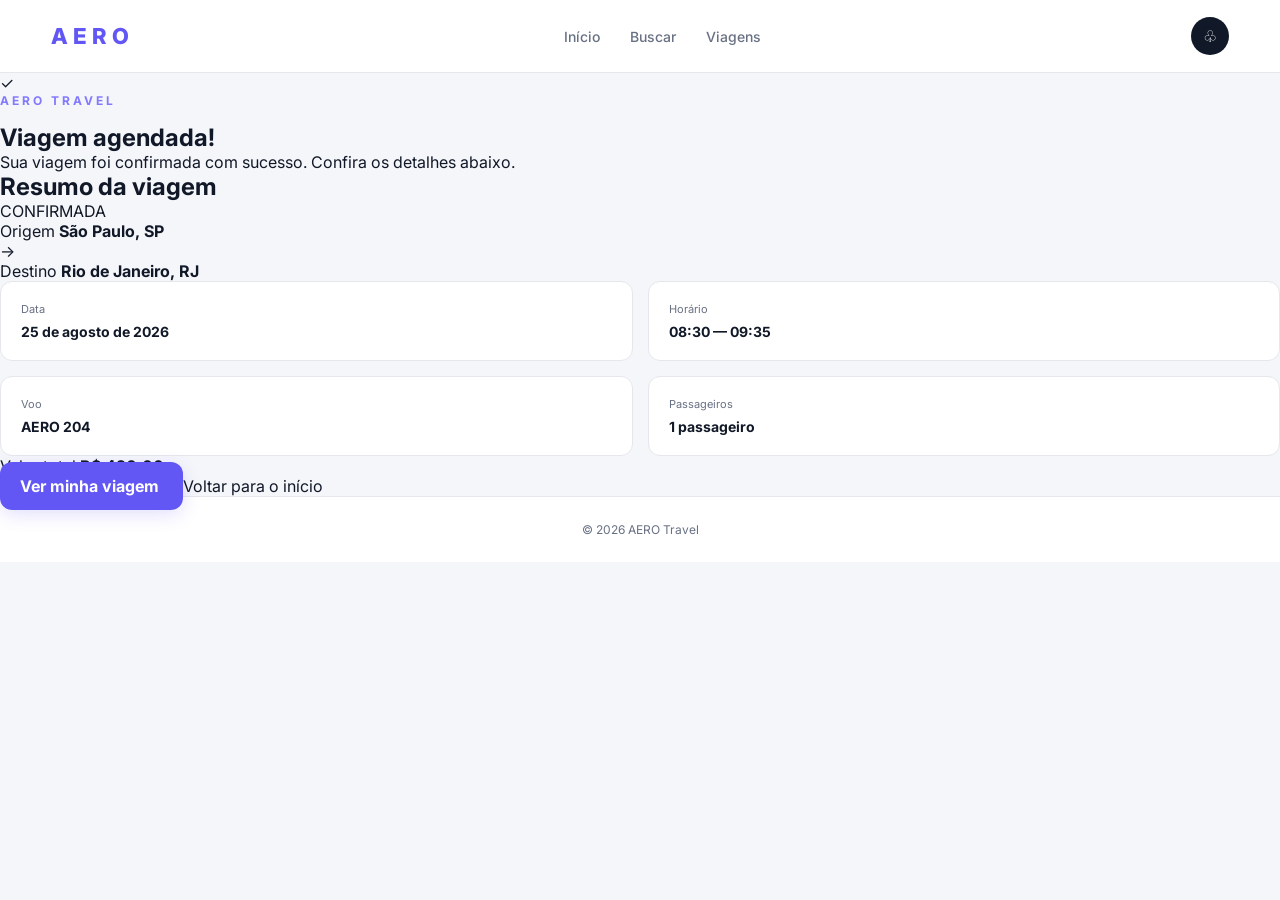
==== agendamento.html @ c571e4a1 "Add agendamento.html for travel confirmation page" ====
<!DOCTYPE html>
<html lang="pt-BR">
<head>
    <meta charset="UTF-8">
    <meta name="viewport" content="width=device-width, initial-scale=1.0">

    <title>AERO — Viagem agendada</title>

    <link rel="preconnect" href="https://fonts.googleapis.com">
    <link rel="preconnect" href="https://fonts.gstatic.com" crossorigin>

    <link href="https://fonts.googleapis.com/css2?family=Inter:wght@400;500;600;700;800&display=swap" rel="stylesheet">

    <link rel="stylesheet" href="style.css">
</head>

<body>

    <header class="miku">

        <nav class="bowie" aria-label="Navegação principal">

            <a href="index.html" class="luka" aria-label="Página inicial da AERO">
                AERO
            </a>

            <div class="kaito">

                <a href="index.html" class="rin">
                    Início
                </a>

                <a href="buscar.html" class="rin">
                    Buscar
                </a>

                <a href="resultados.html" class="rin">
                    Viagens
                </a>

            </div>

            <button class="len" aria-label="Notificações">
                ♧
            </button>

        </nav>

    </header>


    <main>

        <section class="selena">

            <div class="stella">
                ✓
            </div>

            <p class="ado">
                AERO TRAVEL
            </p>

            <h1>
                Viagem agendada!
            </h1>

            <p class="cassie-text">
                Sua viagem foi confirmada com sucesso.
                Confira os detalhes abaixo.
            </p>


            <section class="celine" aria-labelledby="resumo-titulo">

                <div class="marina">

                    <h2 id="resumo-titulo">
                        Resumo da viagem
                    </h2>

                    <span class="confirmed">
                        CONFIRMADA
                    </span>

                </div>


                <div class="violetta">

                    <div class="location">

                        <span>
                            Origem
                        </span>

                        <strong>
                            São Paulo, SP
                        </strong>

                    </div>


                    <div class="arrow">
                        →
                    </div>


                    <div class="location">

                        <span>
                            Destino
                        </span>

                        <strong>
                            Rio de Janeiro, RJ
                        </strong>

                    </div>

                </div>


                <div class="cassio">

                    <article class="nova-card">

                        <span>
                            Data
                        </span>

                        <strong>
                            25 de agosto de 2026
                        </strong>

                    </article>


                    <article class="nova-card">

                        <span>
                            Horário
                        </span>

                        <strong>
                            08:30 — 09:35
                        </strong>

                    </article>


                    <article class="nova-card">

                        <span>
                            Voo
                        </span>

                        <strong>
                            AERO 204
                        </strong>

                    </article>


                    <article class="nova-card">

                        <span>
                            Passageiros
                        </span>

                        <strong>
                            1 passageiro
                        </strong>

                    </article>

                </div>


                <div class="total">

                    <span>
                        Valor total
                    </span>

                    <strong>
                        R$ 420,00
                    </strong>

                </div>

            </section>


            <div class="actions">

                <a href="viagens.html" class="yor">
                    Ver minha viagem
                </a>

                <a href="index.html" class="back-home">
                    Voltar para o início
                </a>

            </div>

        </section>

    </main>


    <footer class="radiohead">

        <p>
            © 2026 AERO Travel
        </p>

    </footer>

</body>
</html>
---- style.css ----
:root {
    --miku-blue: #6257f5;
    --miku-light: #8279ff;
    --bowie-night: #111827;
    --luka-space: #182338;
    --gumi-white: #ffffff;
    --teto-cloud: #f5f6fa;
    --ado-gray: #687083;
    --ado-border: #e5e7eb;
    --freddie-shadow: 0 12px 35px rgba(17, 24, 39, 0.10);
    --hayley-shadow: 0 5px 18px rgba(98, 87, 245, 0.18);
    --meiko-round: 18px;
    --rei-round: 12px;
}


* {
    margin: 0;
    padding: 0;
    box-sizing: border-box;
}

body {
    min-height: 100vh;
    font-family: "Inter", sans-serif;
    color: var(--bowie-night);
    background: var(--teto-cloud);
    overflow-x: hidden;
}

a {
    color: inherit;
    text-decoration: none;
}


button,
input {
    font: inherit;
}


.miku {
    width: 100%;
    background: var(--gumi-white);
    border-bottom: 1px solid var(--ado-border);
}

.bowie {
    width: min(1180px, 92%);
    min-height: 72px;
    margin: 0 auto;
    display: flex;
    align-items: center;
    justify-content: space-between;
    gap: 30px;
}

.luka {
    font-size: 22px;
    font-weight: 800;
    letter-spacing: 5px;
    color: var(--miku-blue);
}

.kaito {
    display: flex;
    align-items: center;
    gap: 30px;
}

.rin {
    position: relative;
    font-size: 14px;
    font-weight: 500;
    color: var(--ado-gray);
    transition: color 0.2s ease;
}

.rin:hover {
    color: var(--miku-blue);
}

.len {
    width: 38px;
    height: 38px;
    border: 0;
    border-radius: 50%;
    color: var(--gumi-white);
    background: var(--bowie-night);
    cursor: pointer;
    transition:
        transform 0.2s ease,
        background 0.2s ease;
}

.len:hover {
    transform: translateY(-2px);
    background: var(--miku-blue);
}

.gumi {
    width: min(1180px, 92%);
    min-height: 520px;
    margin: 35px auto 0;
    padding: 65px;
    display: grid;
    grid-template-columns: 1fr 1fr;
    align-items: center;
    gap: 70px;
    border-radius: 28px;
    color: var(--gumi-white);
    background:
        linear-gradient(
            135deg,
            var(--luka-space),
            var(--bowie-night)
        );

    box-shadow: var(--freddie-shadow);
}

.teto {
    max-width: 520px;
}


.ado {
    margin-bottom: 15px;
    font-size: 12px;
    font-weight: 700;
    letter-spacing: 3px;
    color: var(--miku-light);
}


.freddie {
    margin-bottom: 20px;
    font-size: clamp(36px, 5vw, 60px);
    line-height: 1.05;
    letter-spacing: -2px;
}


.hayley {
    max-width: 420px;
    font-size: 16px;
    line-height: 1.7;
    color: #c8cedb;
}

.meiko {
    padding: 32px;
    border-radius: var(--meiko-round);
    color: var(--bowie-night);
    background: var(--gumi-white);
    box-shadow: var(--freddie-shadow);
}


.flower {
    margin-bottom: 25px;
    font-size: 20px;
}


.rei {
    display: flex;
    flex-direction: column;
    gap: 18px;
}


.asuka {
    display: flex;
    flex-direction: column;
    gap: 8px;
}

.asuka select {
    width: 100%;

    padding: 14px 16px;

    border: 1px solid var(--ado-border);
    border-radius: var(--rei-round);

    outline: none;

    color: var(--bowie-night);
    background: var(--teto-cloud);

    cursor: pointer;

    transition:
        border-color 0.2s ease,
        box-shadow 0.2s ease;
}


.asuka select:focus {
    border-color: var(--miku-blue);
    box-shadow: 0 0 0 3px rgba(98, 87, 245, 0.12);
}


.asuka label {
    font-size: 12px;
    font-weight: 600;
    color: var(--ado-gray);
}


.asuka input {
    width: 100%;
    padding: 14px 16px;
    border: 1px solid var(--ado-border);
    border-radius: var(--rei-round);
    outline: none;
    color: var(--bowie-night);
    background: var(--teto-cloud);
    transition:
        border-color 0.2s ease,
        box-shadow 0.2s ease;
}


.asuka input:focus {
    border-color: var(--miku-blue);
    box-shadow: 0 0 0 3px rgba(98, 87, 245, 0.12);
}


.yor {
    width: 100%;
    padding: 14px 20px;
    border: 0;
    border-radius: var(--rei-round);
    color: var(--gumi-white);
    background: var(--miku-blue);
    font-weight: 700;
    cursor: pointer;
    box-shadow: var(--hayley-shadow);
    transition:
        transform 0.2s ease,
        background 0.2s ease;
}

.yor:hover {
    transform: translateY(-2px);
    background: var(--miku-light);
}


.kanade {
    width: min(1180px, 92%);
    margin: 55px auto;

}


.marcy {
    margin-bottom: 25px;
}


.marcy h2 {
    margin-bottom: 7px;
    font-size: 24px;
}


.marcy p {
    color: var(--ado-gray);
    font-size: 14px;
}


.sonic {
    display: grid;
    grid-template-columns: repeat(2, 1fr);
    gap: 20px;
}


.mob {
    padding: 24px;
    display: flex;
    align-items: center;
    gap: 18px;
    border: 1px solid var(--ado-border);
    border-radius: var(--meiko-round);
    background: var(--gumi-white);
    box-shadow: var(--freddie-shadow);
    transition:
        transform 0.2s ease,
        box-shadow 0.2s ease;
}


.mob:hover {
    transform: translateY(-4px);
    box-shadow: 0 16px 35px rgba(17, 24, 39, 0.13);
}


.ramona {
    width: 50px;
    height: 50px;
    display: flex;
    align-items: center;
    justify-content: center;
    flex-shrink: 0;
    border-radius: 14px;
    font-size: 22px;
    background: #eeedff;
}


.mob h3 {
    margin-bottom: 4px;
    font-size: 16px;
}


.mob p {
    font-size: 13px;
    color: var(--ado-gray);
}

.radiohead {
    padding: 25px;
    text-align: center;
    border-top: 1px solid var(--ado-border);
    color: var(--ado-gray);
    background: var(--gumi-white);
    font-size: 12px;
}

@media (max-width: 850px) {

    .gumi {
        grid-template-columns: 1fr;
        gap: 40px;
        padding: 45px;
    }

    .teto {
        max-width: 100%;
    }

}

@media (max-width: 600px) {
  
    .bowie {
        min-height: 64px;
    }

    .kaito {
        display: none;
    }


    .gumi {
        width: 94%;
        margin-top: 15px;
        padding: 30px 22px;
        border-radius: 22px;
        gap: 30px;
    }


    .freddie {
        font-size: 38px;
        letter-spacing: -1px;
    }


    .meiko {
        padding: 22px;
    }


    .sonic {
        grid-template-columns: 1fr;
    }


    .kanade {
        width: 94%;
        margin: 40px auto;
    }

}


@media (max-width: 400px) {

    .gumi {
        padding: 25px 18px;
    }


    .freddie {
        font-size: 33px;
    }


    .meiko {
        padding: 18px;
    }


    .mob {
        padding: 18px;
    }

}


.lilith {
    margin: 30px 0;
}


.nyan {
    padding: 20px;

    display: flex;
    align-items: center;
    flex-wrap: wrap;

    gap: 10px;

    border: 1px solid var(--ado-border);
    border-radius: var(--meiko-round);

    background: var(--gumi-white);
}


.nyan h2 {
    width: 100%;

    margin-bottom: 5px;

    font-size: 16px;
}


.lilac {
    padding: 9px 15px;

    border: 1px solid var(--ado-border);
    border-radius: 30px;

    color: var(--ado-gray);
    background: var(--teto-cloud);

    font-size: 12px;
    font-weight: 600;

    cursor: pointer;

    transition:
        color 0.2s ease,
        background 0.2s ease,
        border-color 0.2s ease;
}


.lilac:hover {
    color: var(--miku-blue);

    border-color: var(--miku-blue);

    background: #eeedff;
}


.kira {
    margin-top: 40px;
}


.mavis {
    display: grid;

    grid-template-columns: repeat(2, minmax(0, 1fr));

    gap: 22px;
}


.seraph {
    padding: 25px;

    display: flex;
    flex-direction: column;

    gap: 25px;

    border: 1px solid var(--ado-border);
    border-radius: var(--meiko-round);

    background: var(--gumi-white);

    box-shadow: var(--freddie-shadow);

    transition:
        transform 0.2s ease,
        box-shadow 0.2s ease;
}


.seraph:hover {
    transform: translateY(-4px);

    box-shadow: 0 16px 35px rgba(17, 24, 39, 0.13);
}



.vivi {
    display: flex;
    align-items: center;

    gap: 14px;
}


.chihiro {
    width: 48px;
    height: 48px;

    display: flex;
    align-items: center;
    justify-content: center;

    flex-shrink: 0;

    border-radius: 14px;

    font-size: 21px;

    background: #eeedff;
}


.vivi h3 {
    margin-bottom: 4px;

    font-size: 16px;
}


.vivi p {
    font-size: 12px;

    color: var(--ado-gray);
}


.yuna {
    display: grid;

    grid-template-columns: 1fr auto 1fr;

    align-items: center;

    gap: 12px;

    text-align: center;
}


.yuna div {
    display: flex;
    flex-direction: column;

    gap: 5px;
}


.yuna strong {
    font-size: 20px;
}


.yuna span {
    font-size: 11px;

    color: var(--ado-gray);
}


.suki {
    font-size: 10px;

    color: var(--miku-blue);

    white-space: nowrap;
}


.raven {
    display: flex;
    justify-content: space-between;

    gap: 20px;

    padding-top: 20px;

    border-top: 1px solid var(--ado-border);
}


.raven div {
    display: flex;
    flex-direction: column;

    gap: 5px;
}


.raven span {
    font-size: 11px;

    color: var(--ado-gray);
}


.raven strong {
    font-size: 14px;
}


.violet-text {
    color: var(--miku-blue);
}


@media (max-width: 850px) {

    .mavis {
        grid-template-columns: 1fr;
    }

}


@media (max-width: 600px) {

    .nyan {
        align-items: stretch;
    }


    .lilac {
        flex: 1;
    }


    .seraph {
        padding: 20px;
    }


    .yuna {
        grid-template-columns: 1fr;
        gap: 15px;
    }


    .suki {
        display: none;
    }


    .raven {
        flex-direction: column;
    }

}
.morrigan {
    display: inline-block;

    margin-bottom: 30px;

    color: var(--miku-blue);

    font-size: 13px;
    font-weight: 600;

    transition: transform 0.2s ease;
}


.morrigan:hover {
    transform: translateX(-4px);
}


.aster {
    margin-top: 35px;

    padding: 30px;

    border-radius: var(--meiko-round);

    background: var(--gumi-white);

    border: 1px solid var(--ado-border);

    box-shadow: var(--freddie-shadow);
}


.selene {
    display: flex;
    align-items: center;

    gap: 15px;

    padding-bottom: 25px;

    border-bottom: 1px solid var(--ado-border);
}


.selene h2 {
    margin-bottom: 4px;

    font-size: 20px;
}


.selene p {
    font-size: 12px;

    color: var(--ado-gray);
}


.lilith-text {
    margin-bottom: 4px;

    color: var(--miku-blue) !important;

    font-size: 10px !important;
    font-weight: 700;
    letter-spacing: 1px;
}


.orion {
    padding: 35px 10px;

    display: grid;

    grid-template-columns: 1fr auto 1fr;

    align-items: center;

    gap: 25px;

    text-align: center;
}


.destino {
    display: flex;
    flex-direction: column;

    gap: 7px;
}


.destino span {
    font-size: 11px;

    color: var(--ado-gray);
}


.destino strong {
    font-size: 28px;
}


.destino p {
    font-size: 13px;

    color: var(--ado-gray);
}


.trajeto {
    display: flex;
    flex-direction: column;

    align-items: center;

    gap: 8px;

    color: var(--miku-blue);
}


.trajeto span {
    font-size: 10px;

    color: var(--ado-gray);
}


.trajeto div {
    font-size: 10px;

    white-space: nowrap;
}


.lyra {
    margin-top: 30px;
}


.lyra h2 {
    margin-bottom: 18px;

    font-size: 20px;
}


.cassio {
    display: grid;

    grid-template-columns: repeat(2, 1fr);

    gap: 15px;
}


.nova-card {
    padding: 20px;

    display: flex;
    flex-direction: column;

    gap: 7px;

    border: 1px solid var(--ado-border);
    border-radius: var(--rei-round);

    background: var(--gumi-white);
}


.nova-card span {
    font-size: 11px;

    color: var(--ado-gray);
}


.nova-card strong {
    font-size: 14px;
}


.payton {
    margin-top: 30px;

    padding: 25px;

    display: flex;
    align-items: center;
    justify-content: space-between;

    gap: 25px;

    border-radius: var(--meiko-round);

    color: var(--gumi-white);

    background: var(--bowie-night);

    box-shadow: var(--freddie-shadow);
}


.payton p {
    margin-bottom: 5px;

    font-size: 12px;

    color: #c8cedb;
}


.payton h2 {
    font-size: 28px;
}


.payton .yor {
    width: auto;

    min-width: 160px;

    text-align: center;

    color: var(--gumi-white);
}

@media (max-width: 650px) {

    .aster {
        padding: 22px 18px;
    }


    .orion {
        grid-template-columns: 1fr;

        gap: 20px;
    }


    .trajeto {
        transform: rotate(90deg);
    }


    .cassio {
        grid-template-columns: 1fr;
    }


    .payton {
        flex-direction: column;

        align-items: stretch;
    }


    .payton .yor {
        width: 100%;
    }

}
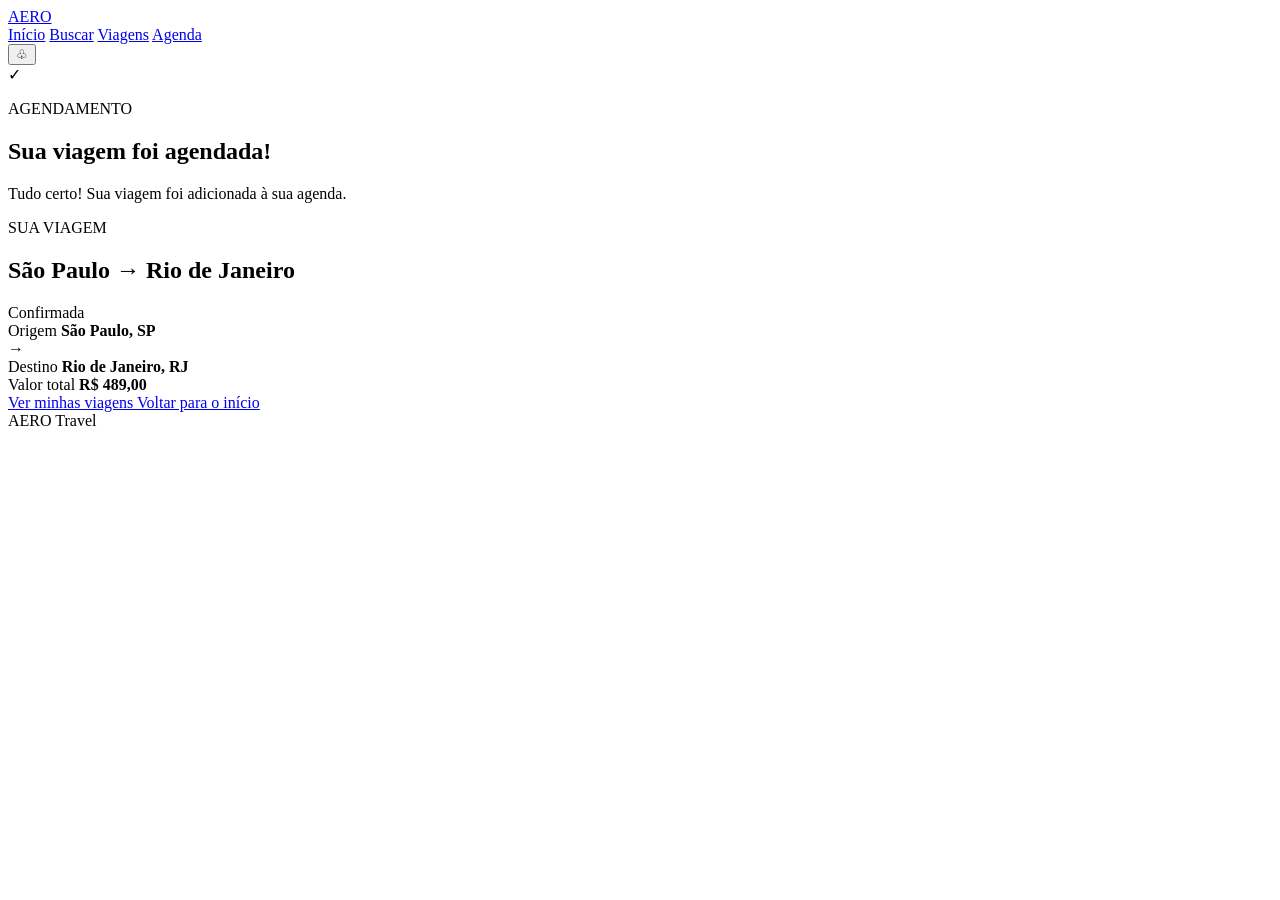
==== commit d2ede896: "Refactor agendamento.html for clarity and updates Updated the title and navigation structure, modifi" ====
--- a/agendamento.html
+++ b/agendamento.html
@@ -1,53 +1,47 @@
 <!DOCTYPE html>
 <html lang="pt-BR">
+
 <head>
+
     <meta charset="UTF-8">
     <meta name="viewport" content="width=device-width, initial-scale=1.0">
 
-    <title>AERO — Viagem agendada</title>
+    <title>Agenda - AERO</title>
 
     <link rel="preconnect" href="https://fonts.googleapis.com">
     <link rel="preconnect" href="https://fonts.gstatic.com" crossorigin>
 
     <link href="https://fonts.googleapis.com/css2?family=Inter:wght@400;500;600;700;800&display=swap" rel="stylesheet">
 
-    <link rel="stylesheet" href="style.css">
+    <link rel="stylesheet" href="css/style.css">
+
 </head>
 
 <body>
 
     <header class="miku">
 
-        <nav class="bowie" aria-label="Navegação principal">
+        <div class="bowie">
 
-            <a href="index.html" class="luka" aria-label="Página inicial da AERO">
-                AERO
-            </a>
+            <a href="index.html" class="luka">AERO</a>
 
-            <div class="kaito">
+            <nav class="kaito">
 
-                <a href="index.html" class="rin">
-                    Início
-                </a>
+                <a href="index.html" class="rin">Início</a>
 
-                <a href="buscar.html" class="rin">
-                    Buscar
-                </a>
+                <a href="buscar.html" class="rin">Buscar</a>
 
-                <a href="resultados.html" class="rin">
-                    Viagens
-                </a>
+                <a href="resultados.html" class="rin">Viagens</a>
 
-            </div>
+                <a href="agenda.html" class="rin">Agenda</a>
 
-            <button class="len" aria-label="Notificações">
-                ♧
-            </button>
+            </nav>
 
-        </nav>
+            <button class="len">♧</button>
+
+        </div>
 
     </header>
-
 
     <main>
 
@@ -58,124 +52,61 @@
             </div>
 
             <p class="ado">
-                AERO TRAVEL
+                AGENDAMENTO
             </p>
 
             <h1>
-                Viagem agendada!
+                Sua viagem foi agendada!
             </h1>
 
             <p class="cassie-text">
-                Sua viagem foi confirmada com sucesso.
-                Confira os detalhes abaixo.
+                Tudo certo! Sua viagem foi adicionada
+                à sua agenda.
             </p>
 
-
-            <section class="celine" aria-labelledby="resumo-titulo">
+            <section class="celine">
 
                 <div class="marina">
 
-                    <h2 id="resumo-titulo">
-                        Resumo da viagem
-                    </h2>
+                    <div>
+
+                        <p class="lilith-text">
+                            SUA VIAGEM
+                        </p>
+
+                        <h2>São Paulo → Rio de Janeiro</h2>
+
+                    </div>
 
                     <span class="confirmed">
-                        CONFIRMADA
+                        Confirmada
                     </span>
 
                 </div>
-
 
                 <div class="violetta">
 
                     <div class="location">
 
-                        <span>
-                            Origem
-                        </span>
+                        <span>Origem</span>
 
-                        <strong>
-                            São Paulo, SP
-                        </strong>
+                        <strong>São Paulo, SP</strong>
 
                     </div>
-
 
                     <div class="arrow">
                         →
                     </div>
 
-
                     <div class="location">
 
-                        <span>
-                            Destino
-                        </span>
+                        <span>Destino</span>
 
-                        <strong>
-                            Rio de Janeiro, RJ
-                        </strong>
+                        <strong>Rio de Janeiro, RJ</strong>
 
                     </div>
 
                 </div>
-
-
-                <div class="cassio">
-
-                    <article class="nova-card">
-
-                        <span>
-                            Data
-                        </span>
-
-                        <strong>
-                            25 de agosto de 2026
-                        </strong>
-
-                    </article>
-
-
-                    <article class="nova-card">
-
-                        <span>
-                            Horário
-                        </span>
-
-                        <strong>
-                            08:30 — 09:35
-                        </strong>
-
-                    </article>
-
-
-                    <article class="nova-card">
-
-                        <span>
-                            Voo
-                        </span>
-
-                        <strong>
-                            AERO 204
-                        </strong>
-
-                    </article>
-
-
-                    <article class="nova-card">
-
-                        <span>
-                            Passageiros
-                        </span>
-
-                        <strong>
-                            1 passageiro
-                        </strong>
-
-                    </article>
-
-                </div>
-
 
                 <div class="total">
 
@@ -184,18 +115,17 @@
                     </span>
 
                     <strong>
-                        R$ 420,00
+                        R$ 489,00
                     </strong>
 
                 </div>
 
             </section>
 
-
             <div class="actions">
 
-                <a href="viagens.html" class="yor">
-                    Ver minha viagem
+                <a href="resultados.html" class="yor">
+                    Ver minhas viagens
                 </a>
 
                 <a href="index.html" class="back-home">
@@ -208,14 +138,10 @@
 
     </main>
 
-
     <footer class="radiohead">
-
-        <p>
-            © 2026 AERO Travel
-        </p>
-
+        AERO Travel
     </footer>
 
 </body>
+
 </html>
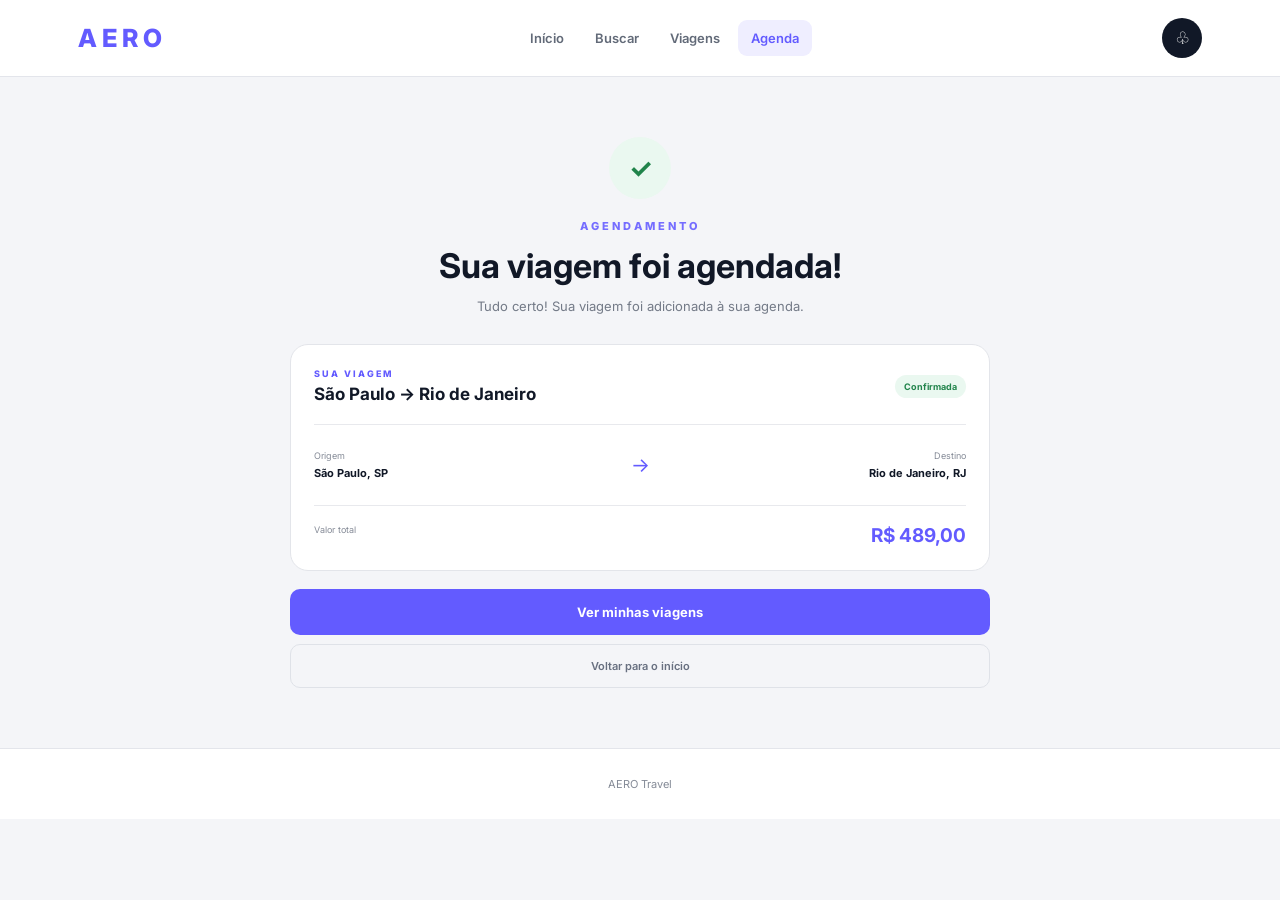
==== commit 14c5432a: "Fix stylesheet link path in agendamento.html" ====
--- a/agendamento.html
+++ b/agendamento.html
@@ -2,19 +2,16 @@
 <html lang="pt-BR">
 
 <head>
-
     <meta charset="UTF-8">
     <meta name="viewport" content="width=device-width, initial-scale=1.0">
 
-    <title>Agenda - AERO</title>
+    <title>AERO | Agendamento</title>
 
     <link rel="preconnect" href="https://fonts.googleapis.com">
     <link rel="preconnect" href="https://fonts.gstatic.com" crossorigin>
-
     <link href="https://fonts.googleapis.com/css2?family=Inter:wght@400;500;600;700;800&display=swap" rel="stylesheet">
 
-    <link rel="stylesheet" href="css/style.css">
-
+    <link rel="stylesheet" href="style.css">
 </head>
 
 <body>
@@ -26,15 +23,10 @@
             <a href="index.html" class="luka">AERO</a>
 
             <nav class="kaito">
-
                 <a href="index.html" class="rin">Início</a>
-
                 <a href="buscar.html" class="rin">Buscar</a>
-
-                <a href="resultados.html" class="rin">Viagens</a>
-
-                <a href="agenda.html" class="rin">Agenda</a>
-
+                <a href="viagens.html" class="rin">Viagens</a>
+                <a href="agendamento.html" class="rin active-rin">Agenda</a>
             </nav>
 
             <button class="len">♧</button>
@@ -47,21 +39,14 @@
 
         <section class="selena">
 
-            <div class="stella">
-                ✓
-            </div>
+            <div class="stella">✓</div>
 
-            <p class="ado">
-                AGENDAMENTO
-            </p>
+            <p class="ado">AGENDAMENTO</p>
 
-            <h1>
-                Sua viagem foi agendada!
-            </h1>
+            <h1>Sua viagem foi agendada!</h1>
 
             <p class="cassie-text">
-                Tudo certo! Sua viagem foi adicionada
-                à sua agenda.
+                Tudo certo! Sua viagem foi adicionada à sua agenda.
             </p>
 
             <section class="celine">
@@ -69,54 +54,35 @@
                 <div class="marina">
 
                     <div>
-
-                        <p class="lilith-text">
-                            SUA VIAGEM
-                        </p>
-
+                        <p class="lilith-text">SUA VIAGEM</p>
                         <h2>São Paulo → Rio de Janeiro</h2>
-
                     </div>
 
-                    <span class="confirmed">
-                        Confirmada
-                    </span>
+                    <span class="confirmed">Confirmada</span>
 
                 </div>
 
                 <div class="violetta">
 
                     <div class="location">
-
                         <span>Origem</span>
-
                         <strong>São Paulo, SP</strong>
-
                     </div>
 
-                    <div class="arrow">
-                        →
-                    </div>
+                    <div class="arrow">→</div>
 
                     <div class="location">
-
                         <span>Destino</span>
-
                         <strong>Rio de Janeiro, RJ</strong>
-
                     </div>
 
                 </div>
 
                 <div class="total">
 
-                    <span>
-                        Valor total
-                    </span>
+                    <span>Valor total</span>
 
-                    <strong>
-                        R$ 489,00
-                    </strong>
+                    <strong>R$ 489,00</strong>
 
                 </div>
 
@@ -124,7 +90,7 @@
 
             <div class="actions">
 
-                <a href="resultados.html" class="yor">
+                <a href="viagens.html" class="yor">
                     Ver minhas viagens
                 </a>
 
--- a/style.css
+++ b/style.css
@@ -0,0 +1,1160 @@
+* {
+    margin: 0;
+    padding: 0;
+    box-sizing: border-box;
+}
+
+html {
+    scroll-behavior: smooth;
+}
+
+body {
+    min-height: 100vh;
+    font-family: 'Inter', sans-serif;
+    background: #f4f5f8;
+    color: #111827;
+}
+
+a {
+    text-decoration: none;
+    color: inherit;
+}
+
+button,
+input,
+select {
+    font-family: inherit;
+}
+
+.miku {
+    width: 100%;
+    background: #ffffff;
+    border-bottom: 1px solid #e3e5eb;
+    position: sticky;
+    top: 0;
+    z-index: 50;
+}
+
+.bowie {
+    width: min(1180px, 100%);
+    min-height: 76px;
+    margin: auto;
+    padding: 0 28px;
+    display: flex;
+    align-items: center;
+    justify-content: space-between;
+    gap: 25px;
+}
+
+.luka {
+    color: #635bff;
+    font-size: 25px;
+    font-weight: 800;
+    letter-spacing: 5px;
+}
+
+.kaito {
+    display: flex;
+    align-items: center;
+    gap: 5px;
+}
+
+.rin {
+    padding: 10px 13px;
+    border-radius: 9px;
+    color: #626a78;
+    font-size: 13px;
+    font-weight: 600;
+    transition: 0.2s;
+}
+
+.rin:hover,
+.active-rin {
+    background: #efeeff;
+    color: #635bff;
+}
+
+.len {
+    width: 40px;
+    height: 40px;
+    border: none;
+    border-radius: 50%;
+    background: #111827;
+    color: #ffffff;
+    font-size: 17px;
+    cursor: pointer;
+}
+
+main {
+    width: 100%;
+}
+
+.pagina {
+    width: min(1100px, calc(100% - 40px));
+    margin: auto;
+    padding: 55px 0 70px;
+}
+
+.morrigan {
+    position: relative;
+    min-height: 590px;
+    width: min(1100px, calc(100% - 40px));
+    margin: auto;
+    padding: 65px 0 80px;
+    display: grid;
+    grid-template-columns: 1fr 470px;
+    align-items: center;
+    gap: 60px;
+}
+
+.morrigan::before {
+    content: "";
+    position: absolute;
+    z-index: -1;
+    top: 0;
+    left: 50%;
+    width: 100vw;
+    height: 100%;
+    transform: translateX(-50%);
+    background:
+        linear-gradient(rgba(7, 25, 49, 0.78), rgba(7, 25, 49, 0.82)),
+        url("../imagens/img1.png") center / cover no-repeat;
+}
+
+.marcy {
+    margin-bottom: 30px;
+}
+
+.marcy h1 {
+    max-width: 650px;
+    margin-bottom: 18px;
+    color: #ffffff;
+    font-size: clamp(38px, 5vw, 58px);
+    line-height: 1.04;
+    letter-spacing: -2px;
+}
+
+.marcy > p:last-child {
+    max-width: 570px;
+    color: rgba(255, 255, 255, 0.82);
+    font-size: 16px;
+    line-height: 1.7;
+}
+
+.pagina .marcy h1 {
+    color: #111827;
+}
+
+.pagina .marcy > p:last-child {
+    color: #6b7280;
+}
+
+.ado {
+    margin-bottom: 12px;
+    color: #756dff;
+    font-size: 11px;
+    font-weight: 800;
+    letter-spacing: 3px;
+}
+
+.meiko {
+    padding: 30px;
+    border-radius: 22px;
+    background: #ffffff;
+    box-shadow: 0 20px 50px rgba(0, 0, 0, 0.18);
+}
+
+.flower {
+    margin-bottom: 23px;
+    font-size: 22px;
+}
+
+.rei {
+    display: flex;
+    flex-direction: column;
+    gap: 18px;
+}
+
+.asuka {
+    display: flex;
+    flex-direction: column;
+    gap: 8px;
+}
+
+.asuka label {
+    color: #555e6d;
+    font-size: 12px;
+    font-weight: 600;
+}
+
+.asuka input,
+.asuka select {
+    width: 100%;
+    min-height: 49px;
+    padding: 0 15px;
+    border: 1px solid #dfe2e8;
+    border-radius: 11px;
+    outline: none;
+    background: #f7f8fa;
+    color: #161b25;
+    font-size: 14px;
+}
+
+.asuka input:focus,
+.asuka select:focus {
+    border-color: #635bff;
+    background: #ffffff;
+}
+
+.form-grid {
+    display: grid;
+    grid-template-columns: 1fr 1fr;
+    gap: 15px;
+}
+
+.yor {
+    min-height: 46px;
+    padding: 0 22px;
+    display: inline-flex;
+    align-items: center;
+    justify-content: center;
+    border: none;
+    border-radius: 10px;
+    background: #635bff;
+    color: #ffffff;
+    font-size: 13px;
+    font-weight: 700;
+    cursor: pointer;
+    transition: 0.2s;
+}
+
+.yor:hover {
+    background: #5047ec;
+    transform: translateY(-2px);
+}
+
+.atlas {
+    width: min(1100px, calc(100% - 40px));
+    margin: 0 auto;
+    padding: 55px 0;
+}
+
+.section-heading {
+    margin-bottom: 20px;
+    display: flex;
+    align-items: center;
+    justify-content: space-between;
+    gap: 20px;
+}
+
+.section-heading h2 {
+    font-size: 21px;
+}
+
+.section-heading span {
+    color: #858b97;
+    font-size: 12px;
+}
+
+.viagens-grid {
+    display: grid;
+    grid-template-columns: repeat(2, minmax(0, 1fr));
+    gap: 20px;
+}
+
+.viagem-card {
+    overflow: hidden;
+    min-width: 0;
+    border: 1px solid #e3e5ea;
+    border-radius: 18px;
+    background: #ffffff;
+    box-shadow: 0 8px 25px rgba(20, 28, 45, 0.05);
+    transition: 0.2s;
+}
+
+.viagem-card:hover {
+    transform: translateY(-3px);
+    box-shadow: 0 14px 32px rgba(20, 28, 45, 0.1);
+}
+
+.viagem-image img {
+    width: 100%;
+    height: 210px;
+    display: block;
+    object-fit: cover;
+}
+
+.viagem-content {
+    padding: 20px;
+}
+
+.viagem-content h3 {
+    margin: 10px 0 8px;
+    font-size: 18px;
+}
+
+.viagem-content p {
+    margin-bottom: 18px;
+    color: #727987;
+    font-size: 13px;
+    line-height: 1.6;
+}
+
+.viagens-section {
+    width: 100%;
+}
+
+.tabs {
+    margin-bottom: 28px;
+    display: flex;
+    gap: 7px;
+    border-bottom: 1px solid #e1e4e9;
+}
+
+.tab {
+    padding: 10px 14px;
+    border-radius: 8px 8px 0 0;
+    color: #777f8d;
+    font-size: 12px;
+    font-weight: 600;
+}
+
+.active-tab {
+    color: #ffffff;
+    background: #635bff;
+}
+
+.viagem-card:not(.viagem-image) {
+    padding: 20px;
+}
+
+.aviao {
+    width: 100%;
+    height: 160px;
+    margin: -20px -20px 20px;
+    width: calc(100% + 40px);
+    object-fit: cover;
+}
+
+.viagem-topo {
+    display: flex;
+    align-items: center;
+    justify-content: space-between;
+    gap: 12px;
+    margin-bottom: 22px;
+}
+
+.companhia {
+    min-width: 0;
+    display: flex;
+    align-items: center;
+    gap: 10px;
+}
+
+.chihiro {
+    width: 40px;
+    height: 40px;
+    flex-shrink: 0;
+    display: flex;
+    align-items: center;
+    justify-content: center;
+    border-radius: 11px;
+    background: #efeeff;
+    color: #635bff;
+}
+
+.companhia h3 {
+    font-size: 13px;
+}
+
+.companhia p {
+    margin-top: 3px;
+    color: #8a909b;
+    font-size: 10px;
+}
+
+.status,
+.confirmed,
+.finalizada {
+    padding: 6px 9px;
+    border-radius: 20px;
+    background: #eaf8f0;
+    color: #21844b;
+    font-size: 9px;
+    font-weight: 700;
+    white-space: nowrap;
+}
+
+.rota {
+    display: grid;
+    grid-template-columns: 1fr auto 1fr;
+    align-items: center;
+    gap: 10px;
+    padding: 18px 0;
+    border-top: 1px solid #e9ebef;
+    border-bottom: 1px solid #e9ebef;
+}
+
+.cidade {
+    display: flex;
+    flex-direction: column;
+    gap: 4px;
+}
+
+.cidade:last-child {
+    text-align: right;
+}
+
+.cidade span {
+    color: #626a78;
+    font-size: 10px;
+}
+
+.cidade strong {
+    font-size: 21px;
+}
+
+.cidade small {
+    color: #999faa;
+    font-size: 9px;
+    font-weight: 700;
+}
+
+.linha-rota {
+    color: #635bff;
+    font-size: 10px;
+    white-space: nowrap;
+}
+
+.viagem-info {
+    display: grid;
+    grid-template-columns: repeat(3, 1fr);
+    gap: 10px;
+    padding: 17px 0;
+}
+
+.viagem-info div {
+    display: flex;
+    flex-direction: column;
+    gap: 4px;
+}
+
+.viagem-info span {
+    color: #8a909b;
+    font-size: 9px;
+}
+
+.viagem-info strong {
+    font-size: 11px;
+}
+
+.detalhes-link {
+    min-height: 40px;
+    display: flex;
+    align-items: center;
+    justify-content: center;
+    border-radius: 9px;
+    background: #efeeff;
+    color: #635bff;
+    font-size: 11px;
+    font-weight: 700;
+    transition: 0.2s;
+}
+
+.detalhes-link:hover {
+    background: #635bff;
+    color: #ffffff;
+}
+
+.voltar {
+    display: inline-block;
+    margin-bottom: 18px;
+    color: #635bff;
+    font-size: 12px;
+    font-weight: 600;
+}
+
+.aster {
+    overflow: hidden;
+    border-radius: 20px;
+    background: #ffffff;
+    box-shadow: 0 10px 35px rgba(20, 28, 45, 0.07);
+}
+
+.detalhes-aviao {
+    width: 100%;
+    height: 260px;
+    display: block;
+    object-fit: cover;
+}
+
+.aster > .selene,
+.aster > .orion,
+.aster > .lyra,
+.aster > .payton {
+    margin-left: 30px;
+    margin-right: 30px;
+}
+
+.selene {
+    padding: 25px 0;
+    display: flex;
+    align-items: center;
+    justify-content: space-between;
+    gap: 20px;
+    border-bottom: 1px solid #e8e9ed;
+}
+
+.selene h1 {
+    margin-bottom: 5px;
+    font-size: 22px;
+}
+
+.selene p:last-child {
+    color: #858b97;
+    font-size: 11px;
+}
+
+.lilith-text {
+    margin-bottom: 5px;
+    color: #635bff;
+    font-size: 9px;
+    font-weight: 800;
+    letter-spacing: 2px;
+}
+
+.orion {
+    display: grid;
+    grid-template-columns: 1fr auto 1fr;
+    align-items: center;
+    gap: 25px;
+    padding: 40px 15px;
+}
+
+.destino {
+    display: flex;
+    flex-direction: column;
+    gap: 6px;
+}
+
+.destino:last-child {
+    text-align: right;
+}
+
+.destino span {
+    color: #646c79;
+    font-size: 12px;
+}
+
+.destino strong {
+    font-size: 31px;
+}
+
+.destino small {
+    color: #969ca7;
+    font-size: 9px;
+    font-weight: 700;
+}
+
+.trajeto {
+    color: #635bff;
+    text-align: center;
+    font-size: 10px;
+}
+
+.trajeto div {
+    margin-top: 8px;
+    white-space: nowrap;
+}
+
+.lyra {
+    padding: 25px 0;
+    border-top: 1px solid #e8e9ed;
+}
+
+.lyra h2 {
+    margin-bottom: 17px;
+    font-size: 18px;
+}
+
+.cassio {
+    display: grid;
+    grid-template-columns: repeat(4, 1fr);
+    gap: 12px;
+}
+
+.nova-card {
+    padding: 15px;
+    border-radius: 11px;
+    background: #f7f7fa;
+}
+
+.nova-card span,
+.location span,
+.total span {
+    display: block;
+    margin-bottom: 5px;
+    color: #858b97;
+    font-size: 9px;
+}
+
+.nova-card strong,
+.location strong {
+    font-size: 11px;
+}
+
+.payton {
+    padding: 20px 0 25px;
+    display: flex;
+    align-items: center;
+    justify-content: space-between;
+    gap: 20px;
+    border-top: 1px solid #e8e9ed;
+}
+
+.payton h2 {
+    color: #635bff;
+    font-size: 21px;
+}
+
+.selena {
+    width: min(700px, calc(100% - 40px));
+    margin: auto;
+    padding: 60px 0;
+    text-align: center;
+}
+
+.stella {
+    width: 62px;
+    height: 62px;
+    margin: 0 auto 20px;
+    display: flex;
+    align-items: center;
+    justify-content: center;
+    border-radius: 50%;
+    background: #eaf8f0;
+    color: #21844b;
+    font-size: 27px;
+    font-weight: 700;
+}
+
+.selena h1 {
+    margin-bottom: 12px;
+    font-size: 34px;
+}
+
+.cassie-text {
+    margin-bottom: 30px;
+    color: #737a87;
+    font-size: 13px;
+}
+
+.celine {
+    padding: 23px;
+    border: 1px solid #e3e5ea;
+    border-radius: 18px;
+    background: #ffffff;
+    text-align: left;
+}
+
+.marina {
+    padding-bottom: 20px;
+    display: flex;
+    align-items: center;
+    justify-content: space-between;
+    gap: 15px;
+    border-bottom: 1px solid #e8e9ed;
+}
+
+.marina h2 {
+    font-size: 17px;
+}
+
+.violetta {
+    padding: 25px 0;
+    display: grid;
+    grid-template-columns: 1fr auto 1fr;
+    align-items: center;
+    gap: 15px;
+}
+
+.location {
+    display: flex;
+    flex-direction: column;
+}
+
+.location:last-child {
+    text-align: right;
+}
+
+.arrow {
+    color: #635bff;
+    font-size: 20px;
+}
+
+.total {
+    padding-top: 18px;
+    display: flex;
+    justify-content: space-between;
+    border-top: 1px solid #e8e9ed;
+}
+
+.total strong {
+    color: #635bff;
+    font-size: 19px;
+}
+
+.actions {
+    margin-top: 18px;
+    display: flex;
+    flex-direction: column;
+    gap: 9px;
+}
+
+.back-home {
+    min-height: 44px;
+    display: flex;
+    align-items: center;
+    justify-content: center;
+    border: 1px solid #dfe2e8;
+    border-radius: 10px;
+    color: #687080;
+    font-size: 11px;
+    font-weight: 600;
+}
+
+.pequeno-botao {
+    padding: 9px 13px;
+    border-radius: 8px;
+    background: #efeeff;
+    color: #635bff;
+    font-size: 11px;
+    font-weight: 700;
+}
+
+.historico {
+    margin-top: 45px;
+}
+
+.historico-card {
+    overflow: hidden;
+    display: grid;
+    grid-template-columns: 330px 1fr;
+    border: 1px solid #e3e5ea;
+    border-radius: 18px;
+    background: #ffffff;
+    box-shadow: 0 8px 25px rgba(20, 28, 45, 0.05);
+}
+
+.historico-imagem {
+    width: 100%;
+    height: 100%;
+    min-height: 280px;
+    object-fit: cover;
+}
+
+.historico-conteudo {
+    padding: 25px;
+}
+
+.historico-topo {
+    display: flex;
+    justify-content: space-between;
+    gap: 15px;
+    margin-bottom: 30px;
+}
+
+.historico-topo h2 {
+    font-size: 19px;
+}
+
+.historico-info {
+    display: grid;
+    grid-template-columns: repeat(3, 1fr);
+    gap: 15px;
+    margin-bottom: 25px;
+}
+
+.historico-info div {
+    display: flex;
+    flex-direction: column;
+    gap: 6px;
+}
+
+.historico-info span,
+.historico-rota span {
+    color: #858b97;
+    font-size: 9px;
+}
+
+.historico-info strong {
+    font-size: 11px;
+}
+
+.historico-pequeno {
+    margin-bottom: 10px;
+    padding: 16px;
+    display: flex;
+    align-items: center;
+    gap: 13px;
+    border: 1px solid #e4e6eb;
+    border-radius: 13px;
+    background: #ffffff;
+}
+
+.historico-icon {
+    width: 38px;
+    height: 38px;
+    flex-shrink: 0;
+    display: flex;
+    align-items: center;
+    justify-content: center;
+    border-radius: 10px;
+    background: #efeeff;
+    color: #635bff;
+}
+
+.historico-rota {
+    flex: 1;
+    display: flex;
+    flex-direction: column;
+    gap: 4px;
+}
+
+.historico-rota strong {
+    font-size: 12px;
+}
+
+.radiohead {
+    width: 100%;
+    padding: 28px 20px;
+    border-top: 1px solid #e3e5eb;
+    background: #ffffff;
+    color: #858b97;
+    text-align: center;
+    font-size: 11px;
+}
+
+@media (max-width: 850px) {
+
+    .bowie {
+        padding: 0 20px;
+    }
+
+    .morrigan {
+        grid-template-columns: 1fr;
+        gap: 25px;
+        padding: 45px 0;
+    }
+
+    .meiko {
+        width: 100%;
+    }
+
+    .viagens-grid {
+        grid-template-columns: 1fr;
+    }
+
+    .historico-card {
+        grid-template-columns: 1fr;
+    }
+
+    .historico-imagem {
+        height: 230px;
+        min-height: 0;
+    }
+
+}
+
+@media (max-width: 600px) {
+
+    .bowie {
+        min-height: auto;
+        padding: 14px 15px;
+        flex-wrap: wrap;
+    }
+
+    .luka {
+        font-size: 21px;
+    }
+
+    .kaito {
+        width: 100%;
+        order: 3;
+        justify-content: space-between;
+        overflow-x: auto;
+    }
+
+    .rin {
+        flex-shrink: 0;
+        padding: 8px 8px;
+        font-size: 10px;
+    }
+
+    .len {
+        width: 35px;
+        height: 35px;
+    }
+
+    .morrigan {
+        width: calc(100% - 20px);
+        min-height: auto;
+        padding: 35px 0;
+    }
+
+    .morrigan::before {
+        min-height: 100%;
+    }
+
+    .marcy h1 {
+        font-size: 35px;
+    }
+
+    .marcy > p:last-child {
+        font-size: 14px;
+    }
+
+    .meiko {
+        padding: 20px;
+    }
+
+    .pagina {
+        width: calc(100% - 20px);
+        padding: 30px 0 45px;
+    }
+
+    .pagina .marcy h1 {
+        font-size: 34px;
+    }
+
+    .form-grid {
+        grid-template-columns: 1fr;
+    }
+
+    .tabs {
+        overflow-x: auto;
+    }
+
+    .tab {
+        flex-shrink: 0;
+    }
+
+    .viagem-card:not(.viagem-image) {
+        padding: 15px;
+    }
+
+    .aviao {
+        height: 145px;
+        margin: -15px -15px 15px;
+        width: calc(100% + 30px);
+    }
+
+    .rota {
+        grid-template-columns: 1fr 55px 1fr;
+    }
+
+    .cidade strong {
+        font-size: 18px;
+    }
+
+    .linha-rota {
+        overflow: hidden;
+        font-size: 8px;
+    }
+
+    .cassio {
+        grid-template-columns: 1fr 1fr;
+    }
+
+    .aster {
+        border-radius: 15px;
+    }
+
+    .detalhes-aviao {
+        height: 190px;
+    }
+
+    .aster > .selene,
+    .aster > .orion,
+    .aster > .lyra,
+    .aster > .payton {
+        margin-left: 18px;
+        margin-right: 18px;
+    }
+
+    .selene {
+        align-items: flex-start;
+        flex-direction: column;
+    }
+
+    .orion {
+        grid-template-columns: 1fr 55px 1fr;
+        padding: 30px 0;
+    }
+
+    .destino strong {
+        font-size: 23px;
+    }
+
+    .trajeto div {
+        font-size: 8px;
+    }
+
+    .payton {
+        align-items: stretch;
+        flex-direction: column;
+    }
+
+    .payton .yor {
+        width: 100%;
+    }
+
+    .selena {
+        width: calc(100% - 20px);
+        padding: 40px 0;
+    }
+
+    .selena h1 {
+        font-size: 27px;
+    }
+
+    .marina {
+        align-items: flex-start;
+        flex-direction: column;
+    }
+
+    .historico-info {
+        grid-template-columns: 1fr;
+    }
+
+    .historico-pequeno {
+        align-items: flex-start;
+    }
+
+}
+
+@media (max-width: 360px) {
+
+    .bowie {
+        padding: 12px 10px;
+    }
+
+    .luka {
+        font-size: 19px;
+        letter-spacing: 4px;
+    }
+
+    .rin {
+        padding: 7px 6px;
+        font-size: 9px;
+    }
+
+    .morrigan {
+        width: calc(100% - 16px);
+    }
+
+    .pagina {
+        width: calc(100% - 16px);
+    }
+
+    .marcy h1,
+    .pagina .marcy h1 {
+        font-size: 30px;
+        letter-spacing: -1px;
+    }
+
+    .meiko {
+        padding: 16px;
+    }
+
+    .flower {
+        font-size: 18px;
+    }
+
+    .viagem-card:not(.viagem-image) {
+        padding: 13px;
+    }
+
+    .aviao {
+        margin: -13px -13px 13px;
+        width: calc(100% + 26px);
+        height: 125px;
+    }
+
+    .viagem-info {
+        gap: 5px;
+    }
+
+    .viagem-info span {
+        font-size: 8px;
+    }
+
+    .viagem-info strong {
+        font-size: 9px;
+    }
+
+    .cidade strong {
+        font-size: 16px;
+    }
+
+    .cidade span {
+        font-size: 9px;
+    }
+
+    .linha-rota {
+        font-size: 7px;
+    }
+
+    .cassio {
+        gap: 7px;
+    }
+
+    .nova-card {
+        padding: 11px;
+    }
+
+    .nova-card strong {
+        font-size: 9px;
+    }
+
+    .detalhes-aviao {
+        height: 150px;
+    }
+
+    .aster > .selene,
+    .aster > .orion,
+    .aster > .lyra,
+    .aster > .payton {
+        margin-left: 14px;
+        margin-right: 14px;
+    }
+
+    .orion {
+        grid-template-columns: 1fr 42px 1fr;
+    }
+
+    .destino strong {
+        font-size: 20px;
+    }
+
+    .destino span {
+        font-size: 9px;
+    }
+
+    .trajeto {
+        font-size: 8px;
+    }
+
+    .trajeto div {
+        font-size: 6px;
+    }
+
+    .violetta {
+        grid-template-columns: 1fr 22px 1fr;
+    }
+
+    .location strong {
+        font-size: 9px;
+    }
+
+}
